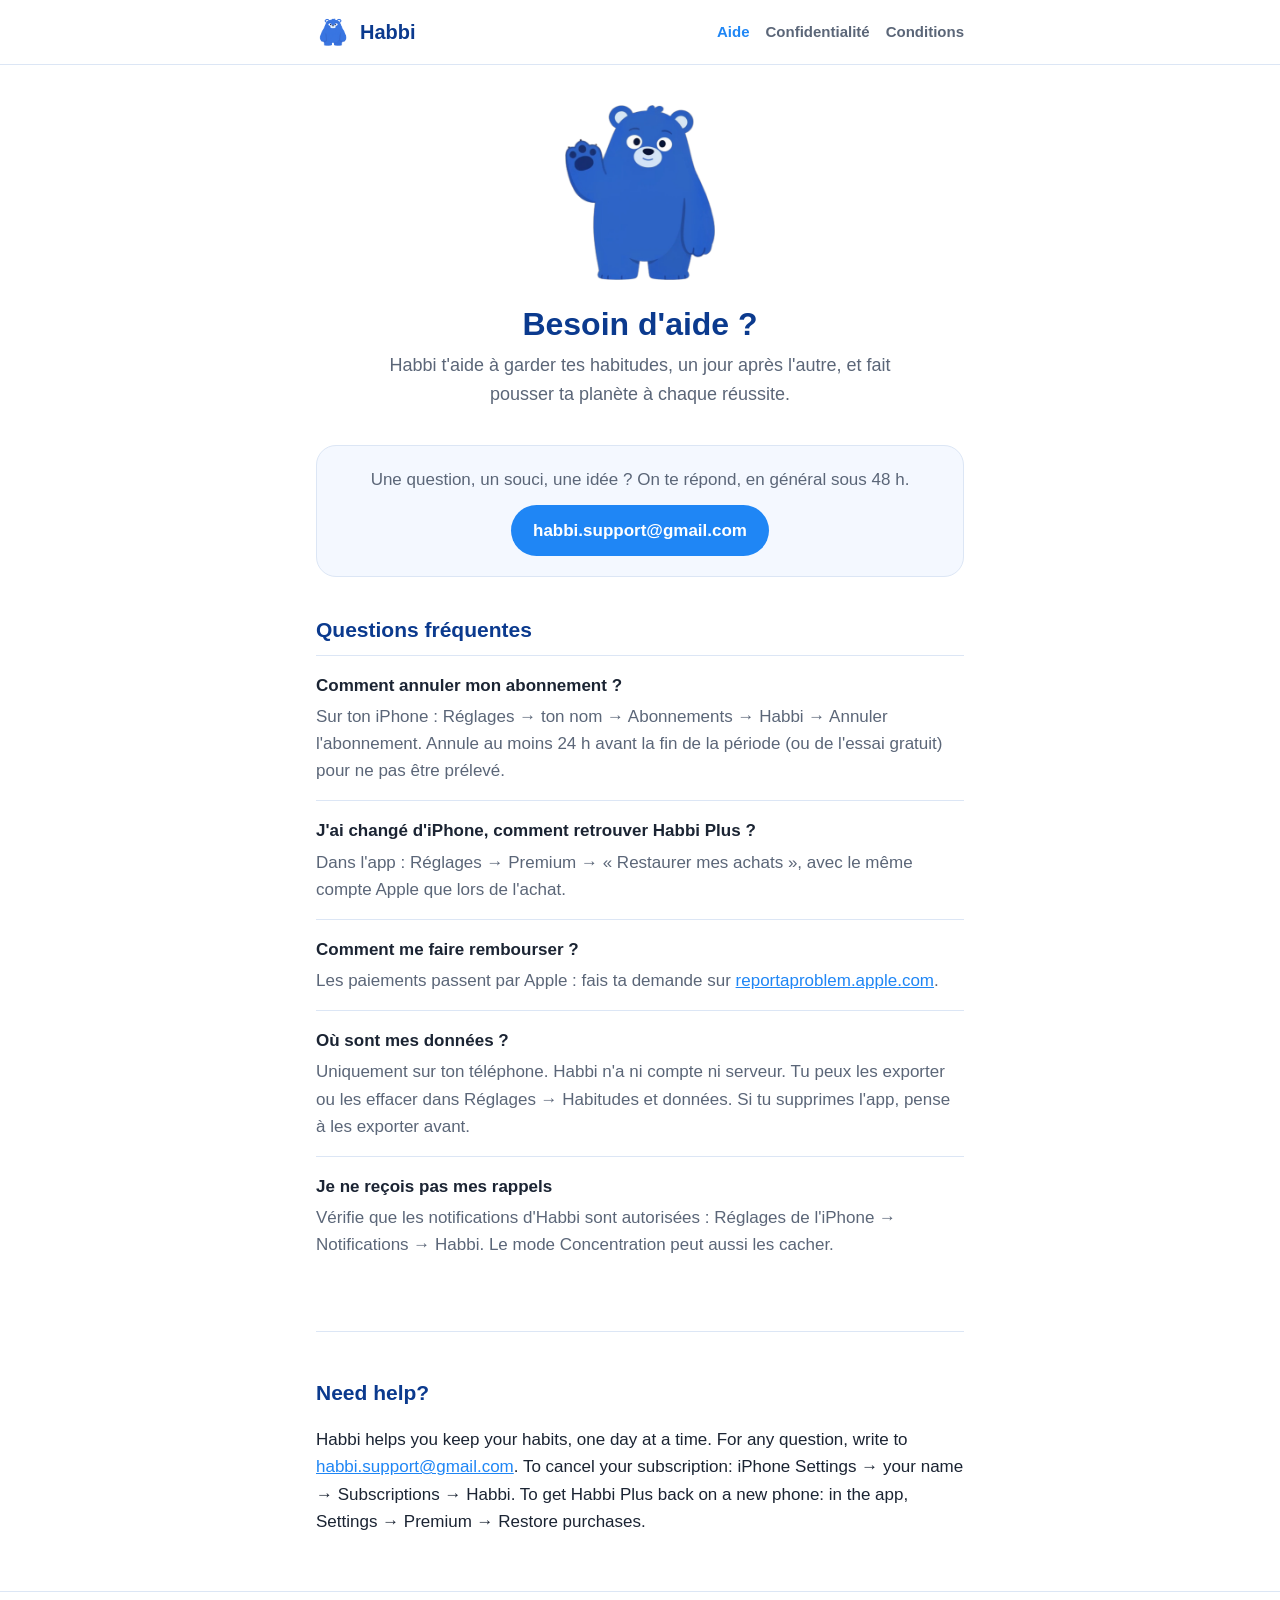
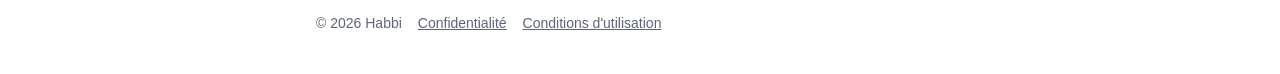
==== aide.html @ a6c74a29 "Accueil : ciel bleu, nuages, App Store ; aide déplacée, mode clair seul Co-Authored-By: Claude Opus " ====
<!doctype html>
<html lang="fr">
<head>
  <meta charset="utf-8">
  <meta name="viewport" content="width=device-width, initial-scale=1">
  <meta name="color-scheme" content="light">
  <title>Habbi · Aide</title>
  <meta name="description" content="Habbi, l'app qui t'aide à garder tes habitudes. Aide, contact et questions fréquentes.">
  <link rel="icon" href="favicon.png">
  <link rel="apple-touch-icon" href="favicon.png">
  <link rel="stylesheet" href="style.css">
</head>
<body>
  <header>
    <div class="wrap">
      <a class="logo" href="./"><img src="favicon.png" alt="">Habbi</a>
      <nav>
        <a href="aide.html" aria-current="page">Aide</a>
        <a href="confidentialite.html">Confidentialité</a>
        <a href="conditions.html">Conditions</a>
      </nav>
    </div>
  </header>

  <main class="wrap">
    <section class="hero">
      <img src="habbi.png" alt="Habbi, l'ourson bleu, fait coucou">
      <h1>Besoin d'aide ?</h1>
      <p class="lead">Habbi t'aide à garder tes habitudes, un jour après l'autre, et fait pousser ta planète à chaque réussite.</p>
    </section>

    <section class="contact">
      <p>Une question, un souci, une idée ? On te répond, en général sous 48 h.</p>
      <a class="button" href="mailto:habbi.support@gmail.com?subject=Habbi%20%3A%20aide">habbi.support@gmail.com</a>
    </section>

    <h2>Questions fréquentes</h2>
    <div class="faq">
      <div>
        <h3>Comment annuler mon abonnement ?</h3>
        <p>Sur ton iPhone : Réglages → ton nom → Abonnements → Habbi → Annuler l'abonnement. Annule au moins 24 h avant la fin de la période (ou de l'essai gratuit) pour ne pas être prélevé.</p>
      </div>
      <div>
        <h3>J'ai changé d'iPhone, comment retrouver Habbi Plus ?</h3>
        <p>Dans l'app : Réglages → Premium → « Restaurer mes achats », avec le même compte Apple que lors de l'achat.</p>
      </div>
      <div>
        <h3>Comment me faire rembourser ?</h3>
        <p>Les paiements passent par Apple : fais ta demande sur <a href="https://reportaproblem.apple.com">reportaproblem.apple.com</a>.</p>
      </div>
      <div>
        <h3>Où sont mes données ?</h3>
        <p>Uniquement sur ton téléphone. Habbi n'a ni compte ni serveur. Tu peux les exporter ou les effacer dans Réglages → Habitudes et données. Si tu supprimes l'app, pense à les exporter avant.</p>
      </div>
      <div>
        <h3>Je ne reçois pas mes rappels</h3>
        <p>Vérifie que les notifications d'Habbi sont autorisées : Réglages de l'iPhone → Notifications → Habbi. Le mode Concentration peut aussi les cacher.</p>
      </div>
    </div>

    <section class="lang" lang="en">
      <h2>Need help?</h2>
      <p>Habbi helps you keep your habits, one day at a time. For any question, write to <a href="mailto:habbi.support@gmail.com">habbi.support@gmail.com</a>. To cancel your subscription: iPhone Settings → your name → Subscriptions → Habbi. To get Habbi Plus back on a new phone: in the app, Settings → Premium → Restore purchases.</p>
    </section>
  </main>

  <footer>
    <div class="wrap">
      <span>© 2026 Habbi</span>
      <a href="confidentialite.html">Confidentialité</a>
      <a href="conditions.html">Conditions d'utilisation</a>
    </div>
  </footer>
</body>
</html>
---- style.css ----
:root {
  --bleu: #1F86F5;
  --nuit: #0B3A8E;
  --ciel: #EEF5FF;
  --soleil: #FFD24A;
  --bg: #FFFFFF;
  --card: #F4F8FF;
  --text: #1B2433;
  --muted: #5B6678;
  --line: #DCE6F5;
  --link: #1F86F5;
}
* { box-sizing: border-box; }
html { -webkit-text-size-adjust: 100%; }
body {
  margin: 0;
  background: var(--bg);
  color: var(--text);
  font: 17px/1.6 ui-rounded, -apple-system, BlinkMacSystemFont, "SF Pro Rounded", "Segoe UI", Roboto, sans-serif;
}
a { color: var(--link); }
.wrap { max-width: 680px; margin: 0 auto; padding: 0 16px; }

header { border-bottom: 1px solid var(--line); }
header .wrap { display: flex; align-items: center; justify-content: space-between; gap: 12px; height: 64px; }
.logo { display: flex; align-items: center; gap: 10px; text-decoration: none; color: var(--nuit); font-weight: 800; font-size: 20px; }
.logo img { width: 34px; height: 34px; border-radius: 10px; }
nav { display: flex; gap: 16px; font-size: 15px; }
nav a { text-decoration: none; color: var(--muted); font-weight: 600; }
nav a[aria-current="page"] { color: var(--bleu); }

.hero { text-align: center; padding: 40px 0 8px; }
.hero img { width: 150px; height: auto; }
h1 { color: var(--nuit); font-size: 32px; line-height: 1.2; margin: 16px 0 8px; font-weight: 800; }
.lead { color: var(--muted); font-size: 18px; margin: 0 auto; max-width: 30em; }
h2 { color: var(--nuit); font-size: 21px; margin: 36px 0 8px; font-weight: 800; }
h3 { font-size: 17px; margin: 0 0 4px; }

.contact {
  background: var(--card); border: 1px solid var(--line); border-radius: 20px;
  padding: 20px; margin: 28px 0; text-align: center;
}
.contact p { margin: 0 0 12px; color: var(--muted); }
.button {
  display: inline-block; background: var(--bleu); color: #fff; text-decoration: none;
  font-weight: 700; padding: 12px 22px; border-radius: 999px; word-break: break-all;
}
.faq > div { border-top: 1px solid var(--line); padding: 16px 0; }
.faq p { margin: 0; color: var(--muted); }

.doc h2 { font-size: 18px; margin-top: 28px; }
.doc p, .doc li { color: var(--text); }
.updated { color: var(--muted); font-size: 15px; }
.lang { margin-top: 56px; padding-top: 8px; border-top: 1px solid var(--line); }

footer { margin: 56px 0 0; border-top: 1px solid var(--line); padding: 20px 0 40px; color: var(--muted); font-size: 14px; }
footer .wrap { display: flex; flex-wrap: wrap; gap: 8px 16px; }
footer a { color: var(--muted); }

@media (max-width: 420px) {
  nav { gap: 12px; font-size: 14px; }
  h1 { font-size: 27px; }
}
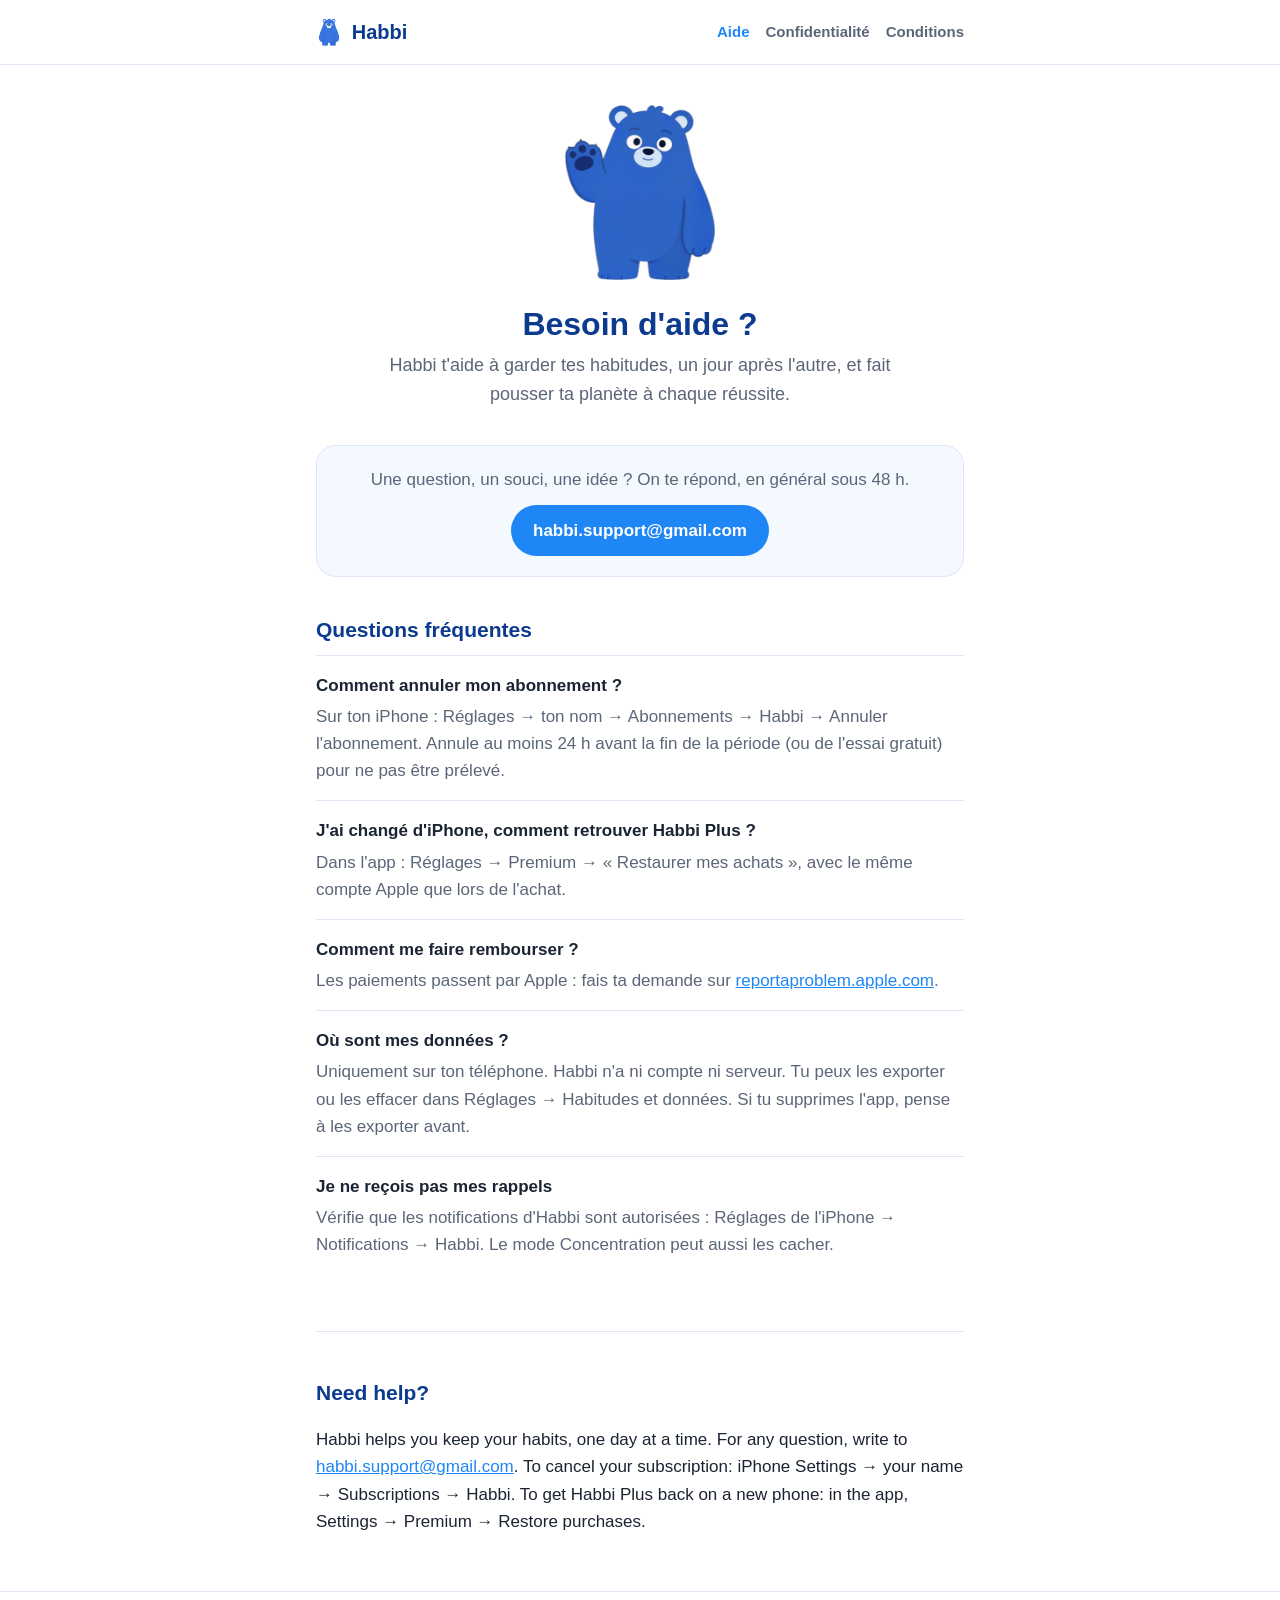
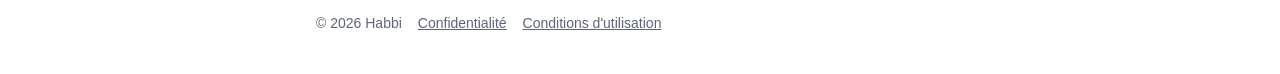
==== commit 3d87cbda: "Favicon carré, logo à part Co-Authored-By: Claude Opus 5.5 <noreply@anthropic.com>" ====
--- a/aide.html
+++ b/aide.html
@@ -13,7 +13,7 @@
 <body>
   <header>
     <div class="wrap">
-      <a class="logo" href="./"><img src="favicon.png" alt="">Habbi</a>
+      <a class="logo" href="./"><img src="logo.png" alt="">Habbi</a>
       <nav>
         <a href="aide.html" aria-current="page">Aide</a>
         <a href="confidentialite.html">Confidentialité</a>
--- a/style.css
+++ b/style.css
@@ -24,7 +24,7 @@
 header { border-bottom: 1px solid var(--line); }
 header .wrap { display: flex; align-items: center; justify-content: space-between; gap: 12px; height: 64px; }
 .logo { display: flex; align-items: center; gap: 10px; text-decoration: none; color: var(--nuit); font-weight: 800; font-size: 20px; }
-.logo img { width: 34px; height: 34px; border-radius: 10px; }
+.logo img { height: 34px; width: auto; object-fit: contain; }
 nav { display: flex; gap: 16px; font-size: 15px; }
 nav a { text-decoration: none; color: var(--muted); font-weight: 600; }
 nav a[aria-current="page"] { color: var(--bleu); }
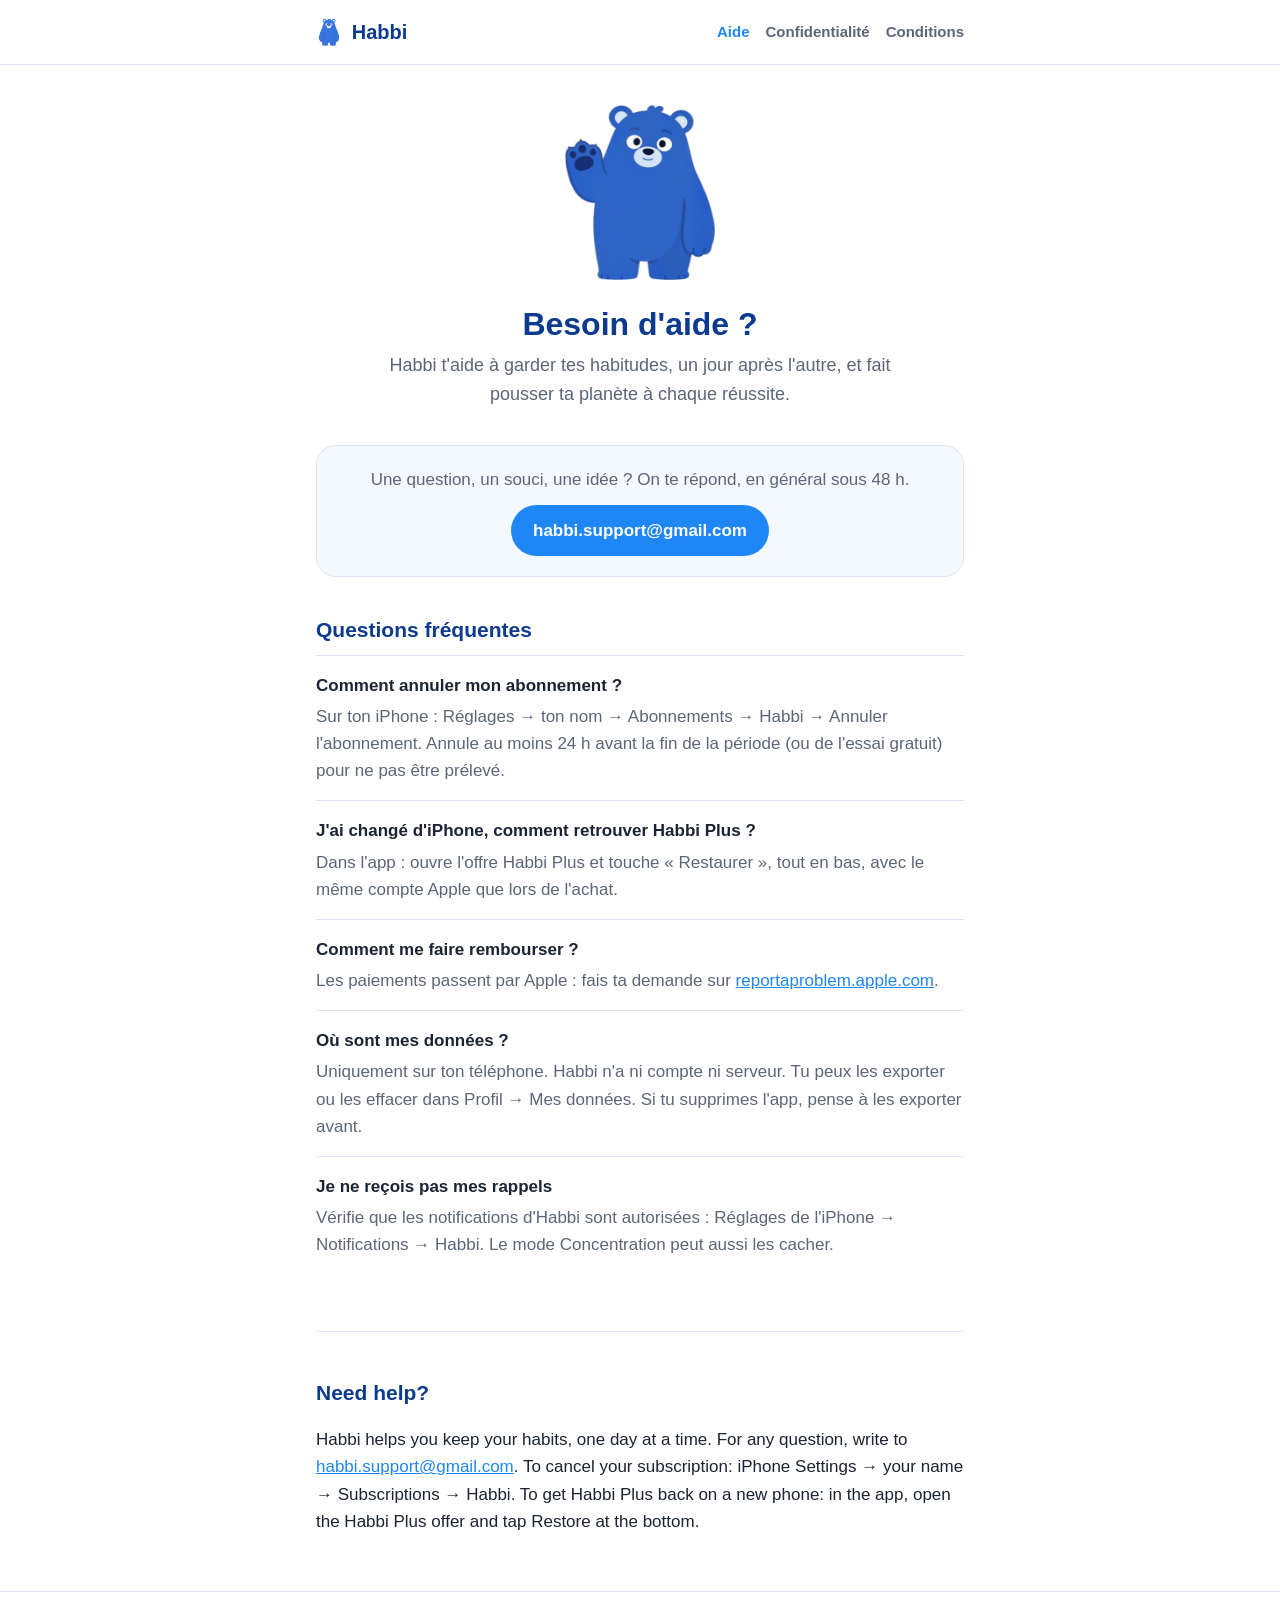
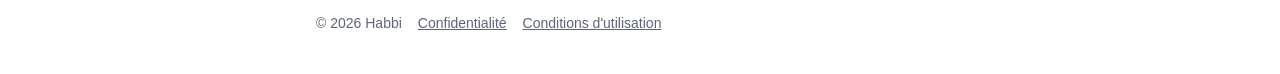
==== commit e045c61e: "Confidentialité et conditions à jour avec l'app (FR + EN), chemins de l'aide corrigés Co-Authored-By" ====
--- a/aide.html
+++ b/aide.html
@@ -8,7 +8,7 @@
   <meta name="description" content="Habbi, l'app qui t'aide à garder tes habitudes. Aide, contact et questions fréquentes.">
   <link rel="icon" href="favicon.png">
   <link rel="apple-touch-icon" href="favicon.png">
-  <link rel="stylesheet" href="style.css">
+  <link rel="stylesheet" href="style.css?v=2">
 </head>
 <body>
   <header>
@@ -42,7 +42,7 @@
       </div>
       <div>
         <h3>J'ai changé d'iPhone, comment retrouver Habbi Plus ?</h3>
-        <p>Dans l'app : Réglages → Premium → « Restaurer mes achats », avec le même compte Apple que lors de l'achat.</p>
+        <p>Dans l'app : ouvre l'offre Habbi Plus et touche « Restaurer », tout en bas, avec le même compte Apple que lors de l'achat.</p>
       </div>
       <div>
         <h3>Comment me faire rembourser ?</h3>
@@ -50,7 +50,7 @@
       </div>
       <div>
         <h3>Où sont mes données ?</h3>
-        <p>Uniquement sur ton téléphone. Habbi n'a ni compte ni serveur. Tu peux les exporter ou les effacer dans Réglages → Habitudes et données. Si tu supprimes l'app, pense à les exporter avant.</p>
+        <p>Uniquement sur ton téléphone. Habbi n'a ni compte ni serveur. Tu peux les exporter ou les effacer dans Profil → Mes données. Si tu supprimes l'app, pense à les exporter avant.</p>
       </div>
       <div>
         <h3>Je ne reçois pas mes rappels</h3>
@@ -60,7 +60,7 @@
 
     <section class="lang" lang="en">
       <h2>Need help?</h2>
-      <p>Habbi helps you keep your habits, one day at a time. For any question, write to <a href="mailto:habbi.support@gmail.com">habbi.support@gmail.com</a>. To cancel your subscription: iPhone Settings → your name → Subscriptions → Habbi. To get Habbi Plus back on a new phone: in the app, Settings → Premium → Restore purchases.</p>
+      <p>Habbi helps you keep your habits, one day at a time. For any question, write to <a href="mailto:habbi.support@gmail.com">habbi.support@gmail.com</a>. To cancel your subscription: iPhone Settings → your name → Subscriptions → Habbi. To get Habbi Plus back on a new phone: in the app, open the Habbi Plus offer and tap Restore at the bottom.</p>
     </section>
   </main>
 
